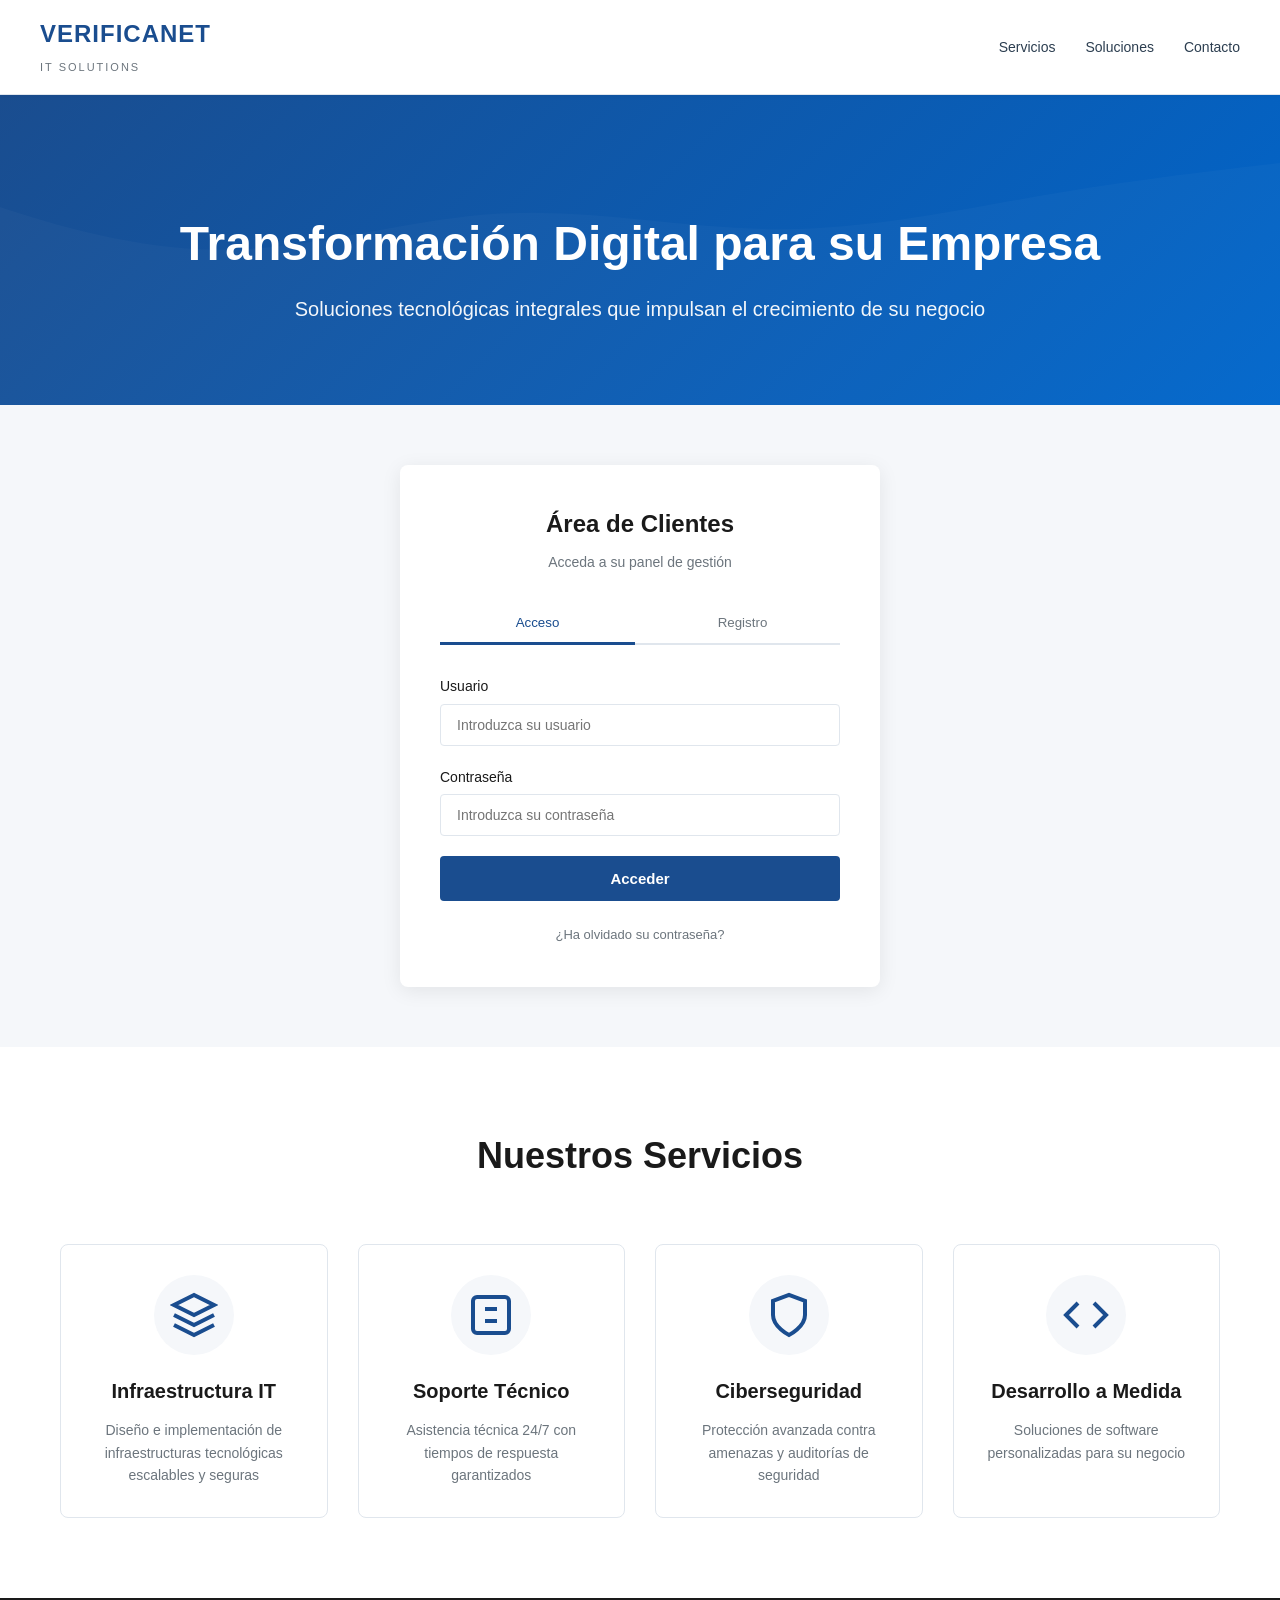
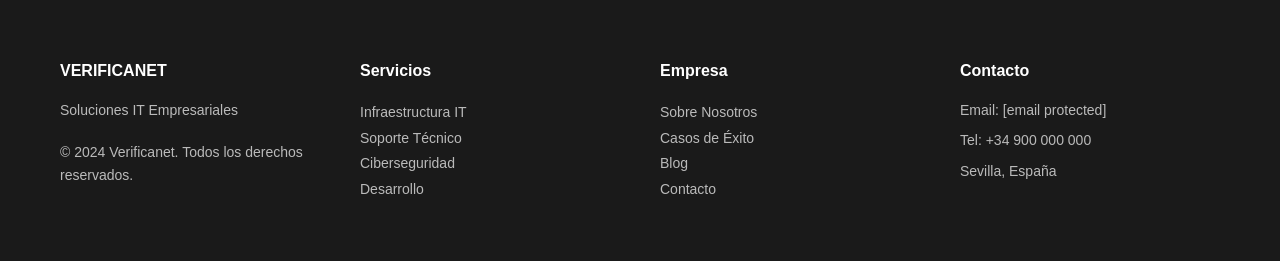
==== verificanet_pro/dashboard.html @ ac416d30 "Proyecto final completo - Web profesional funcionando" ====
<!DOCTYPE html>
<html lang="es">
<head>
    <meta charset="UTF-8">
    <meta name="viewport" content="width=device-width, initial-scale=1.0">
    <title>Dashboard - Verificanet</title>
    <link rel="stylesheet" href="css/styles-pro.css">
    <style>
        .dashboard {
            display: flex;
            min-height: 100vh;
        }

        .sidebar {
            width: 250px;
            background: var(--dark);
            color: white;
            padding: 20px;
        }

        .user-info {
            margin-bottom: 30px;
            padding-bottom: 20px;
            border-bottom: 1px solid rgba(255,255,255,0.1);
        }

        .user-name {
            font-size: 18px;
            font-weight: 600;
            margin-bottom: 5px;
        }

        .user-role {
            font-size: 13px;
            padding: 4px 12px;
            border-radius: 12px;
            display: inline-block;
            margin-top: 5px;
        }

        .role-admin { background: #28a745; }
        .role-empleado { background: #0066cc; }
        .role-cliente { background: #6c757d; }

        .menu-item {
            padding: 12px 16px;
            margin: 5px 0;
            border-radius: 4px;
            cursor: pointer;
            transition: background 0.3s;
            font-size: 14px;
        }

        .menu-item:hover {
            background: rgba(255,255,255,0.1);
        }

        .menu-item.active {
            background: var(--primary);
        }

        .content {
            flex: 1;
            padding: 30px;
            background: var(--light-gray);
        }

        .section {
            display: none;
        }

        .section.active {
            display: block;
        }

        .stats-grid {
            display: grid;
            grid-template-columns: repeat(auto-fit, minmax(200px, 1fr));
            gap: 20px;
            margin-bottom: 30px;
        }

        .stat-card {
            background: white;
            padding: 20px;
            border-radius: 8px;
            box-shadow: 0 2px 8px rgba(0,0,0,0.05);
        }

        .stat-number {
            font-size: 32px;
            font-weight: 700;
            color: var(--primary);
        }

        .stat-label {
            font-size: 14px;
            color: var(--text-light);
            margin-top: 5px;
        }

        .card {
            background: white;
            border-radius: 8px;
            padding: 25px;
            box-shadow: 0 2px 8px rgba(0,0,0,0.05);
        }

        .card h2 {
            font-size: 20px;
            margin-bottom: 20px;
            color: var(--dark);
        }

        table {
            width: 100%;
            border-collapse: collapse;
        }

        table th {
            text-align: left;
            padding: 12px;
            background: var(--light-gray);
            font-weight: 600;
            font-size: 14px;
        }

        table td {
            padding: 12px;
            border-bottom: 1px solid var(--border);
            font-size: 14px;
        }

        .badge {
            padding: 4px 10px;
            border-radius: 12px;
            font-size: 12px;
            font-weight: 500;
        }

        .badge-info { background: #e3f2fd; color: #1976d2; }
        .badge-warning { background: #fff3e0; color: #f57c00; }
        .badge-success { background: #e8f5e9; color: #388e3c; }
        .badge-danger { background: #ffebee; color: #d32f2f; }

        .form-group {
            margin-bottom: 20px;
        }

        .form-group label {
            display: block;
            margin-bottom: 6px;
            font-weight: 500;
            font-size: 14px;
        }

        .form-group input,
        .form-group select,
        .form-group textarea {
            width: 100%;
            padding: 12px;
            border: 1px solid var(--border);
            border-radius: 4px;
            font-size: 14px;
        }

        .form-group textarea {
            min-height: 100px;
            resize: vertical;
        }

        .btn-logout {
            background: #dc3545;
            color: white;
            padding: 10px 20px;
            border: none;
            border-radius: 4px;
            cursor: pointer;
            margin-top: 20px;
            width: 100%;
        }

        .btn-logout:hover {
            background: #c82333;
        }
    </style>
</head>
<body>
    <div class="dashboard">
        <!-- Sidebar -->
        <div class="sidebar">
            <div class="logo" style="margin-bottom: 30px;">
                <h1 style="font-size: 20px; letter-spacing: 1px;">VERIFICANET</h1>
            </div>

            <div class="user-info">
                <div class="user-name" id="user-name">Usuario</div>
                <span class="user-role" id="user-role">Rol</span>
            </div>

            <nav>
                <div class="menu-item active" onclick="showSection('dashboard')">Dashboard</div>
                <div class="menu-item" onclick="showSection('incidencias')">Incidencias</div>
                <div class="menu-item" onclick="showSection('crear-incidencia')" data-role-required="cliente">Nueva Incidencia</div>
            </nav>

            <button class="btn-logout" onclick="logout()">Cerrar Sesión</button>
        </div>

        <!-- Content -->
        <div class="content">
            <!-- Dashboard Section -->
            <section id="dashboard" class="section active">
                <h1>Dashboard</h1>

                <div class="stats-grid">
                    <div class="stat-card">
                        <div class="stat-number" id="stat-clientes">0</div>
                        <div class="stat-label">Clientes</div>
                    </div>
                    <div class="stat-card">
                        <div class="stat-number" id="stat-incidencias">0</div>
                        <div class="stat-label">Incidencias</div>
                    </div>
                    <div class="stat-card">
                        <div class="stat-number" id="stat-abiertas">0</div>
                        <div class="stat-label">Abiertas</div>
                    </div>
                </div>

                <div class="card">
                    <h2>Últimas Incidencias</h2>
                    <table>
                        <thead>
                            <tr>
                                <th>ID</th>
                                <th>Título</th>
                                <th>Estado</th>
                                <th>Prioridad</th>
                                <th>Fecha</th>
                            </tr>
                        </thead>
                        <tbody id="incidencias-list">
                            <tr>
                                <td colspan="5" style="text-align:center; color:#999;">Cargando...</td>
                            </tr>
                        </tbody>
                    </table>
                </div>
            </section>

            <!-- Incidencias Section -->
            <section id="incidencias" class="section">
                <h1>Incidencias</h1>

                <div class="card">
                    <table>
                        <thead>
                            <tr>
                                <th>ID</th>
                                <th>Título</th>
                                <th>Estado</th>
                                <th>Prioridad</th>
                                <th>Fecha</th>
                            </tr>
                        </thead>
                        <tbody id="incidencias-list-all">
                            <tr>
                                <td colspan="5" style="text-align:center; color:#999;">Cargando...</td>
                            </tr>
                        </tbody>
                    </table>
                </div>
            </section>

            <!-- Crear Incidencia Section (solo clientes) -->
            <section id="crear-incidencia" class="section">
                <h1>Nueva Incidencia</h1>

                <div class="card">
                    <form id="form-crear-incidencia" onsubmit="crearIncidencia(event)">
                        <div class="form-group">
                            <label>Título</label>
                            <input type="text" id="inc-titulo" required>
                        </div>

                        <div class="form-group">
                            <label>Descripción</label>
                            <textarea id="inc-descripcion" required></textarea>
                        </div>

                        <div class="form-group">
                            <label>Prioridad</label>
                            <select id="inc-prioridad">
                                <option value="baja">Baja</option>
                                <option value="media" selected>Media</option>
                                <option value="alta">Alta</option>
                                <option value="critica">Crítica</option>
                            </select>
                        </div>

                        <button type="submit" class="btn-professional">Crear Incidencia</button>
                    </form>
                </div>
            </section>
        </div>
    </div>

    <script src="js/app-pro.js"></script>
</body>
</html>
---- verificanet_pro/css/styles-pro.css ----
/* VERIFICANET - ESTILOS PROFESIONALES CORPORATIVOS */

* {
    margin: 0;
    padding: 0;
    box-sizing: border-box;
}

:root {
    --primary: #1a4d8f;
    --secondary: #0066cc;
    --dark: #1a1a1a;
    --light-gray: #f5f7fa;
    --border: #e0e6ed;
    --text: #2c3e50;
    --text-light: #6c757d;
    --success: #28a745;
    --danger: #dc3545;
}

body {
    font-family: -apple-system, BlinkMacSystemFont, 'Segoe UI', Roboto, 'Helvetica Neue', Arial, sans-serif;
    color: var(--text);
    line-height: 1.6;
    background: white;
}

.container {
    max-width: 1200px;
    margin: 0 auto;
    padding: 0 20px;
}

.container-fluid {
    width: 100%;
    padding: 0 40px;
}

/* ========== HEADER ========== */
.main-header {
    background: white;
    border-bottom: 1px solid var(--border);
    position: sticky;
    top: 0;
    z-index: 1000;
    box-shadow: 0 2px 4px rgba(0,0,0,0.05);
}

.header-content {
    display: flex;
    justify-content: space-between;
    align-items: center;
    padding: 15px 0;
}

.logo h1 {
    font-size: 24px;
    font-weight: 700;
    color: var(--primary);
    letter-spacing: 1px;
}

.logo .tagline {
    font-size: 11px;
    color: var(--text-light);
    text-transform: uppercase;
    letter-spacing: 2px;
}

.main-nav {
    display: flex;
    gap: 30px;
}

.main-nav a {
    color: var(--text);
    text-decoration: none;
    font-weight: 500;
    font-size: 14px;
    transition: color 0.3s;
}

.main-nav a:hover {
    color: var(--primary);
}

/* ========== HERO ========== */
.hero {
    position: relative;
    background: linear-gradient(135deg, #1a4d8f 0%, #0066cc 100%);
    color: white;
    padding: 120px 0 80px;
    text-align: center;
}

.hero-overlay {
    position: absolute;
    top: 0;
    left: 0;
    right: 0;
    bottom: 0;
    background: url('data:image/svg+xml,<svg xmlns="http://www.w3.org/2000/svg" viewBox="0 0 1440 320"><path fill="rgba(255,255,255,0.05)" d="M0,96L48,112C96,128,192,160,288,160C384,160,480,128,576,122.7C672,117,768,139,864,138.7C960,139,1056,117,1152,101.3C1248,85,1344,75,1392,69.3L1440,64L1440,320L1392,320C1344,320,1248,320,1152,320C1056,320,960,320,864,320C768,320,672,320,576,320C480,320,384,320,288,320C192,320,96,320,48,320L0,320Z"></path></svg>') bottom no-repeat;
    background-size: cover;
    opacity: 0.5;
}

.hero-content {
    position: relative;
    z-index: 1;
}

.hero-title {
    font-size: 48px;
    font-weight: 700;
    margin-bottom: 20px;
    line-height: 1.2;
}

.hero-subtitle {
    font-size: 20px;
    font-weight: 300;
    opacity: 0.95;
}

/* ========== LOGIN SECTION ========== */
.login-section {
    padding: 60px 0;
    background: var(--light-gray);
}

.login-card {
    max-width: 480px;
    margin: 0 auto;
    background: white;
    border-radius: 8px;
    box-shadow: 0 4px 20px rgba(0,0,0,0.08);
    padding: 40px;
}

.login-header {
    text-align: center;
    margin-bottom: 30px;
}

.login-header h3 {
    font-size: 24px;
    color: var(--dark);
    margin-bottom: 8px;
}

.login-header p {
    color: var(--text-light);
    font-size: 14px;
}

.tabs-professional {
    display: flex;
    gap: 10px;
    margin-bottom: 30px;
    border-bottom: 2px solid var(--border);
}

.tab-btn {
    flex: 1;
    padding: 12px;
    background: none;
    border: none;
    border-bottom: 3px solid transparent;
    color: var(--text-light);
    font-weight: 500;
    cursor: pointer;
    transition: all 0.3s;
    margin-bottom: -2px;
}

.tab-btn.active {
    color: var(--primary);
    border-bottom-color: var(--primary);
}

.form-section-pro {
    display: none;
}

.form-section-pro.active {
    display: block;
}

.professional-form .input-group {
    margin-bottom: 20px;
}

.professional-form label {
    display: block;
    margin-bottom: 6px;
    font-weight: 500;
    font-size: 14px;
    color: var(--dark);
}

.professional-form input,
.professional-form select {
    width: 100%;
    padding: 12px 16px;
    border: 1px solid var(--border);
    border-radius: 4px;
    font-size: 14px;
    transition: border-color 0.3s;
}

.professional-form input:focus,
.professional-form select:focus {
    outline: none;
    border-color: var(--primary);
}

.btn-professional {
    width: 100%;
    padding: 14px;
    background: var(--primary);
    color: white;
    border: none;
    border-radius: 4px;
    font-size: 15px;
    font-weight: 600;
    cursor: pointer;
    transition: background 0.3s;
}

.btn-professional:hover {
    background: var(--secondary);
}

.login-help {
    margin-top: 20px;
    text-align: center;
}

.link-subtle {
    color: var(--text-light);
    text-decoration: none;
    font-size: 13px;
}

.link-subtle:hover {
    color: var(--primary);
}

.alert-pro {
    padding: 12px 16px;
    border-radius: 4px;
    margin-bottom: 20px;
    display: none;
    font-size: 14px;
}

.alert-pro.error {
    background: #f8d7da;
    color: #721c24;
    border: 1px solid #f5c6cb;
}

.alert-pro.success {
    background: #d4edda;
    color: #155724;
    border: 1px solid #c3e6cb;
}

/* ========== SERVICES PREVIEW ========== */
.services-preview {
    padding: 80px 0;
    background: white;
}

.section-title {
    text-align: center;
    font-size: 36px;
    font-weight: 700;
    color: var(--dark);
    margin-bottom: 60px;
}

.services-grid {
    display: grid;
    grid-template-columns: repeat(auto-fit, minmax(260px, 1fr));
    gap: 30px;
}

.service-item {
    text-align: center;
    padding: 30px;
    border: 1px solid var(--border);
    border-radius: 8px;
    transition: all 0.3s;
}

.service-item:hover {
    border-color: var(--primary);
    box-shadow: 0 6px 20px rgba(0,0,0,0.08);
}

.service-icon {
    width: 80px;
    height: 80px;
    margin: 0 auto 20px;
    display: flex;
    align-items: center;
    justify-content: center;
    background: var(--light-gray);
    border-radius: 50%;
    color: var(--primary);
}

.service-item h3 {
    font-size: 20px;
    margin-bottom: 12px;
    color: var(--dark);
}

.service-item p {
    font-size: 14px;
    color: var(--text-light);
    line-height: 1.6;
}

/* ========== FOOTER ========== */
.main-footer {
    background: var(--dark);
    color: white;
    padding: 60px 0 30px;
}

.footer-content {
    display: grid;
    grid-template-columns: repeat(auto-fit, minmax(200px, 1fr));
    gap: 40px;
    margin-bottom: 30px;
}

.footer-col h4 {
    font-size: 16px;
    margin-bottom: 16px;
    font-weight: 600;
}

.footer-col p,
.footer-col a {
    font-size: 14px;
    color: rgba(255,255,255,0.7);
    margin-bottom: 8px;
}

.footer-col ul {
    list-style: none;
}

.footer-col a {
    text-decoration: none;
    transition: color 0.3s;
}

.footer-col a:hover {
    color: white;
}

.footer-small {
    font-size: 12px;
    margin-top: 20px;
}

/* ========== RESPONSIVE ========== */
@media (max-width: 768px) {
    .hero-title {
        font-size: 32px;
    }
    
    .hero-subtitle {
        font-size: 16px;
    }
    
    .login-card {
        padding: 30px 20px;
    }
    
    .services-grid {
        grid-template-columns: 1fr;
    }
}
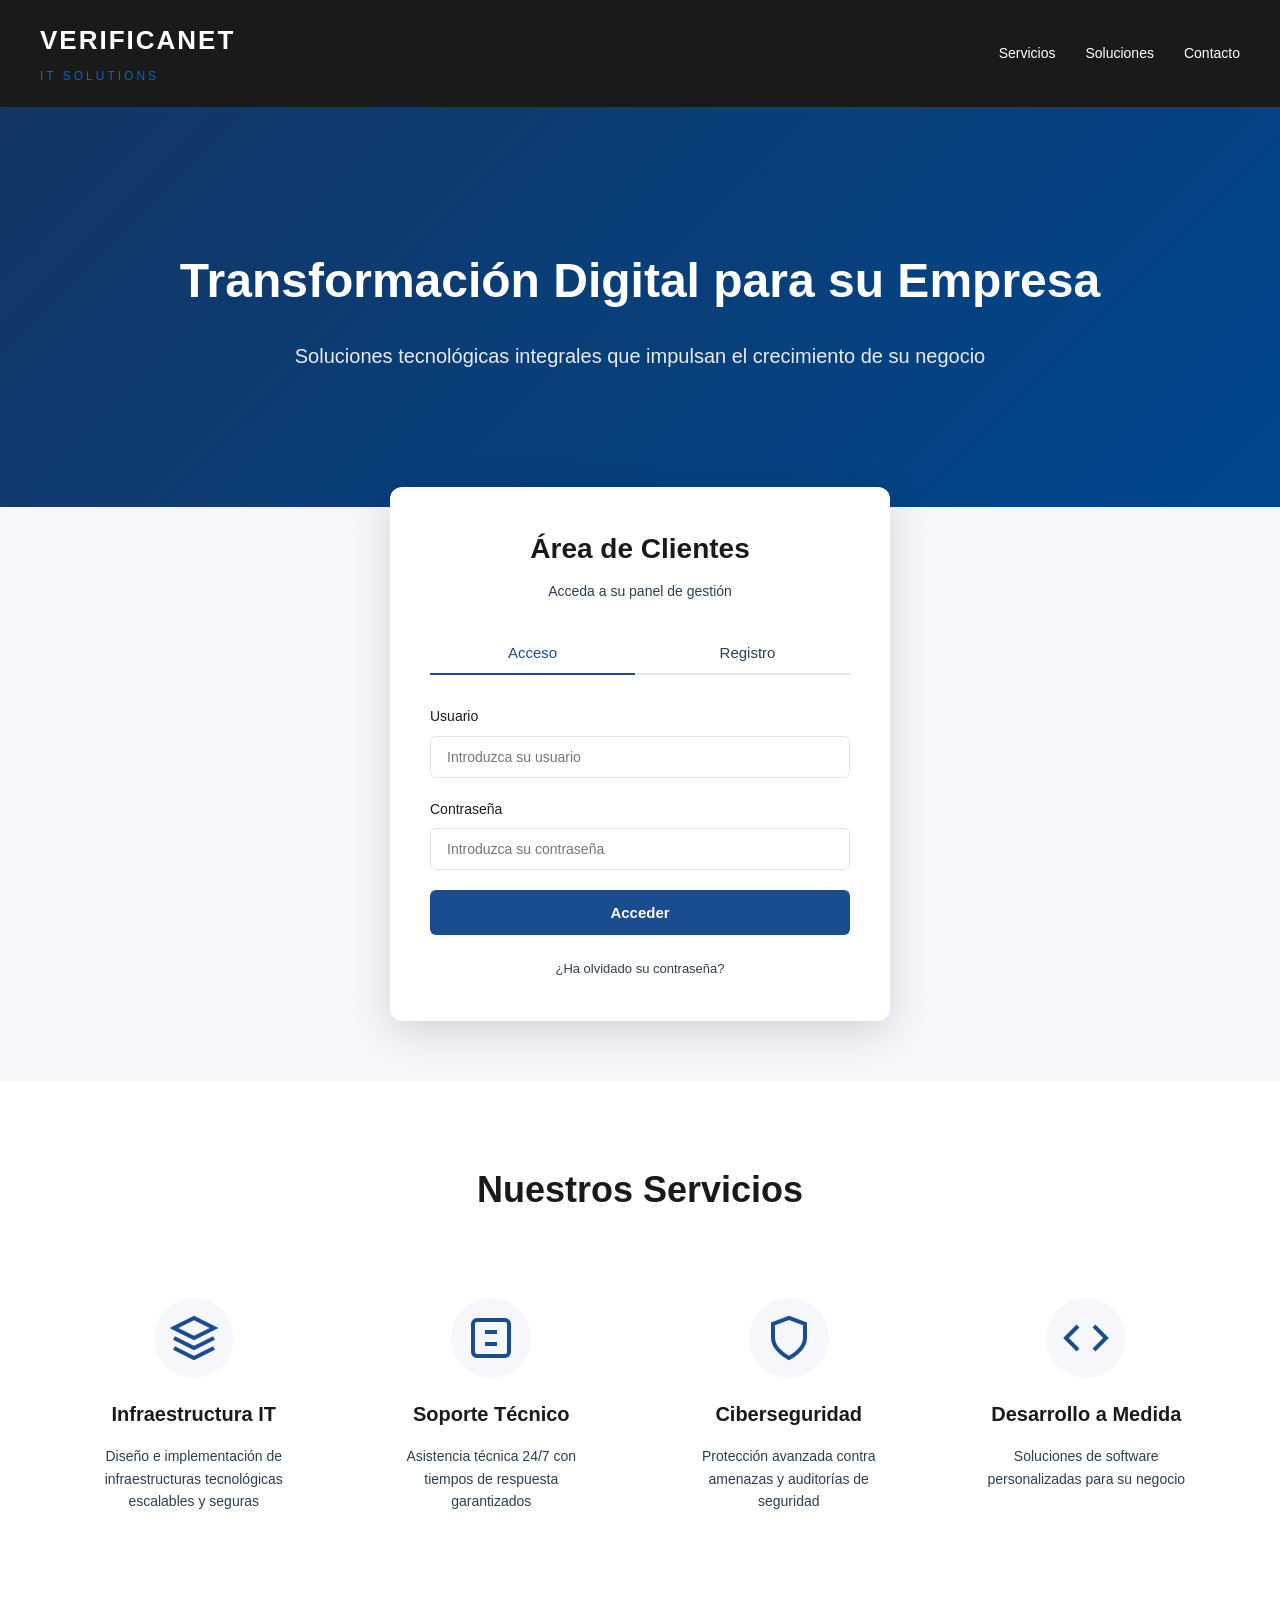
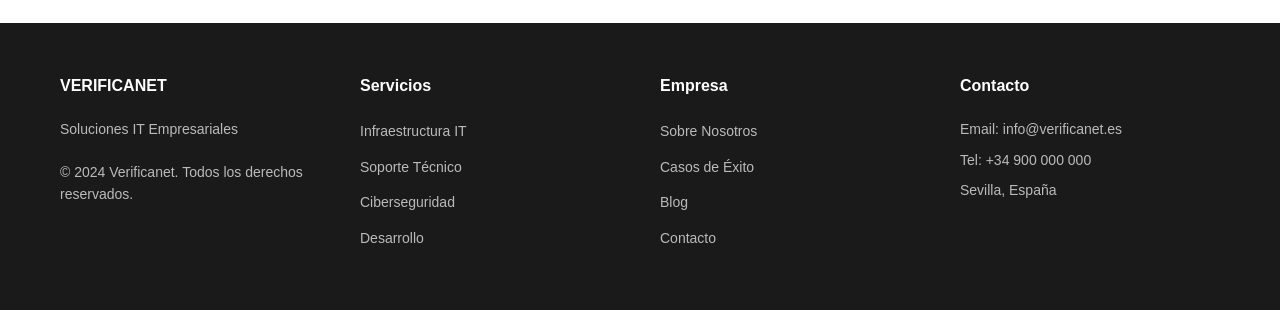
==== commit 39870aa9: "Proyecto final: Nginx corregido + rutas por firewall + web profesional" ====
--- a/verificanet_pro/dashboard.html
+++ b/verificanet_pro/dashboard.html
@@ -4,50 +4,85 @@
     <meta charset="UTF-8">
     <meta name="viewport" content="width=device-width, initial-scale=1.0">
     <title>Dashboard - Verificanet</title>
-    <link rel="stylesheet" href="css/styles-pro.css">
     <style>
+        * {
+            margin: 0;
+            padding: 0;
+            box-sizing: border-box;
+        }
+
+        :root {
+            --primary: #1a4d8f;
+            --secondary: #0066cc;
+            --dark: #1a1a1a;
+            --light-gray: #f5f7fa;
+            --border: #e0e6ed;
+            --text: #2c3e50;
+            --success: #28a745;
+            --warning: #ffc107;
+            --danger: #dc3545;
+            --info: #17a2b8;
+        }
+
+        body {
+            font-family: -apple-system, BlinkMacSystemFont, 'Segoe UI', Roboto, Arial, sans-serif;
+            background: var(--light-gray);
+        }
+
         .dashboard {
             display: flex;
             min-height: 100vh;
         }
 
+        /* SIDEBAR */
         .sidebar {
-            width: 250px;
+            width: 260px;
             background: var(--dark);
             color: white;
             padding: 20px;
-        }
-
-        .user-info {
+            position: fixed;
+            height: 100vh;
+            overflow-y: auto;
+        }
+
+        .logo {
             margin-bottom: 30px;
             padding-bottom: 20px;
             border-bottom: 1px solid rgba(255,255,255,0.1);
         }
 
+        .logo h1 {
+            font-size: 22px;
+            letter-spacing: 1px;
+        }
+
+        .user-info {
+            margin-bottom: 30px;
+            padding: 15px;
+            background: rgba(255,255,255,0.05);
+            border-radius: 8px;
+        }
+
         .user-name {
-            font-size: 18px;
+            font-size: 16px;
             font-weight: 600;
-            margin-bottom: 5px;
+            margin-bottom: 8px;
         }
 
         .user-role {
-            font-size: 13px;
+            font-size: 12px;
             padding: 4px 12px;
             border-radius: 12px;
             display: inline-block;
-            margin-top: 5px;
-        }
-
-        .role-admin { background: #28a745; }
-        .role-empleado { background: #0066cc; }
-        .role-cliente { background: #6c757d; }
+            background: var(--primary);
+        }
 
         .menu-item {
             padding: 12px 16px;
             margin: 5px 0;
-            border-radius: 4px;
+            border-radius: 6px;
             cursor: pointer;
-            transition: background 0.3s;
+            transition: all 0.3s;
             font-size: 14px;
         }
 
@@ -59,10 +94,24 @@
             background: var(--primary);
         }
 
+        .btn-logout {
+            background: var(--danger);
+            color: white;
+            padding: 12px;
+            border: none;
+            border-radius: 6px;
+            cursor: pointer;
+            width: 100%;
+            margin-top: 20px;
+            font-size: 14px;
+            font-weight: 500;
+        }
+
+        /* CONTENT */
         .content {
             flex: 1;
+            margin-left: 260px;
             padding: 30px;
-            background: var(--light-gray);
         }
 
         .section {
@@ -73,45 +122,79 @@
             display: block;
         }
 
+        .page-header {
+            margin-bottom: 30px;
+        }
+
+        .page-header h1 {
+            font-size: 28px;
+            color: var(--dark);
+            margin-bottom: 5px;
+        }
+
+        .page-header p {
+            color: var(--text);
+            font-size: 14px;
+        }
+
+        /* STATS */
         .stats-grid {
             display: grid;
-            grid-template-columns: repeat(auto-fit, minmax(200px, 1fr));
+            grid-template-columns: repeat(auto-fit, minmax(220px, 1fr));
             gap: 20px;
             margin-bottom: 30px;
         }
 
         .stat-card {
             background: white;
-            padding: 20px;
+            padding: 25px;
             border-radius: 8px;
             box-shadow: 0 2px 8px rgba(0,0,0,0.05);
-        }
+            border-left: 4px solid var(--primary);
+        }
+
+        .stat-card.success { border-left-color: var(--success); }
+        .stat-card.warning { border-left-color: var(--warning); }
+        .stat-card.danger { border-left-color: var(--danger); }
 
         .stat-number {
-            font-size: 32px;
+            font-size: 36px;
             font-weight: 700;
-            color: var(--primary);
+            color: var(--dark);
+            margin-bottom: 5px;
         }
 
         .stat-label {
             font-size: 14px;
-            color: var(--text-light);
-            margin-top: 5px;
-        }
-
+            color: var(--text);
+            text-transform: uppercase;
+            letter-spacing: 0.5px;
+        }
+
+        /* CARD */
         .card {
             background: white;
             border-radius: 8px;
             padding: 25px;
             box-shadow: 0 2px 8px rgba(0,0,0,0.05);
-        }
-
-        .card h2 {
+            margin-bottom: 20px;
+        }
+
+        .card-header {
+            margin-bottom: 20px;
+            padding-bottom: 15px;
+            border-bottom: 1px solid var(--border);
+            display: flex;
+            justify-content: space-between;
+            align-items: center;
+        }
+
+        .card-header h2 {
             font-size: 20px;
-            margin-bottom: 20px;
             color: var(--dark);
         }
 
+        /* TABLE */
         table {
             width: 100%;
             border-collapse: collapse;
@@ -122,173 +205,249 @@
             padding: 12px;
             background: var(--light-gray);
             font-weight: 600;
-            font-size: 14px;
+            font-size: 13px;
+            text-transform: uppercase;
+            letter-spacing: 0.5px;
+            color: var(--text);
         }
 
         table td {
-            padding: 12px;
+            padding: 15px 12px;
             border-bottom: 1px solid var(--border);
             font-size: 14px;
         }
 
+        table tr:hover {
+            background: var(--light-gray);
+        }
+
+        /* BADGES */
         .badge {
-            padding: 4px 10px;
+            padding: 4px 12px;
             border-radius: 12px;
             font-size: 12px;
             font-weight: 500;
-        }
-
-        .badge-info { background: #e3f2fd; color: #1976d2; }
-        .badge-warning { background: #fff3e0; color: #f57c00; }
-        .badge-success { background: #e8f5e9; color: #388e3c; }
-        .badge-danger { background: #ffebee; color: #d32f2f; }
-
+            display: inline-block;
+        }
+
+        .badge-success { background: #d4edda; color: #155724; }
+        .badge-warning { background: #fff3cd; color: #856404; }
+        .badge-danger { background: #f8d7da; color: #721c24; }
+        .badge-info { background: #d1ecf1; color: #0c5460; }
+
+        /* FORMS */
         .form-group {
             margin-bottom: 20px;
         }
 
         .form-group label {
             display: block;
-            margin-bottom: 6px;
+            margin-bottom: 8px;
             font-weight: 500;
             font-size: 14px;
+            color: var(--dark);
         }
 
         .form-group input,
         .form-group select,
         .form-group textarea {
             width: 100%;
-            padding: 12px;
+            padding: 12px 16px;
             border: 1px solid var(--border);
-            border-radius: 4px;
-            font-size: 14px;
+            border-radius: 6px;
+            font-size: 14px;
+            transition: border-color 0.3s;
+        }
+
+        .form-group input:focus,
+        .form-group select:focus,
+        .form-group textarea:focus {
+            outline: none;
+            border-color: var(--primary);
         }
 
         .form-group textarea {
-            min-height: 100px;
+            min-height: 120px;
             resize: vertical;
         }
 
-        .btn-logout {
-            background: #dc3545;
+        .btn {
+            padding: 12px 24px;
+            border: none;
+            border-radius: 6px;
+            font-size: 14px;
+            font-weight: 500;
+            cursor: pointer;
+            transition: all 0.3s;
+            margin-right: 10px;
+        }
+
+        .btn-primary {
+            background: var(--primary);
             color: white;
-            padding: 10px 20px;
-            border: none;
-            border-radius: 4px;
-            cursor: pointer;
-            margin-top: 20px;
-            width: 100%;
-        }
-
-        .btn-logout:hover {
-            background: #c82333;
+        }
+
+        .btn-primary:hover {
+            background: var(--secondary);
+        }
+
+        .btn-success {
+            background: var(--success);
+            color: white;
+        }
+
+        .btn-danger {
+            background: var(--danger);
+            color: white;
+        }
+
+        .btn-sm {
+            padding: 6px 12px;
+            font-size: 12px;
+        }
+
+        .alert {
+            padding: 15px 20px;
+            border-radius: 6px;
+            margin-bottom: 20px;
+            display: none;
+        }
+
+        .alert.success {
+            background: #d4edda;
+            color: #155724;
+            border: 1px solid #c3e6cb;
+        }
+
+        .alert.error {
+            background: #f8d7da;
+            color: #721c24;
+            border: 1px solid #f5c6cb;
+        }
+
+        .service-box {
+            padding: 20px;
+            background: var(--light-gray);
+            border-radius: 8px;
+            margin-bottom: 15px;
+        }
+
+        .service-box h3 {
+            font-size: 18px;
+            color: var(--dark);
+            margin-bottom: 10px;
+        }
+
+        .service-box p {
+            font-size: 14px;
+            color: var(--text);
+            margin-bottom: 8px;
+        }
+
+        .service-price {
+            font-size: 20px;
+            font-weight: 700;
+            color: var(--primary);
         }
     </style>
 </head>
 <body>
     <div class="dashboard">
-        <!-- Sidebar -->
+        <!-- SIDEBAR -->
         <div class="sidebar">
-            <div class="logo" style="margin-bottom: 30px;">
-                <h1 style="font-size: 20px; letter-spacing: 1px;">VERIFICANET</h1>
+            <div class="logo">
+                <h1>VERIFICANET</h1>
             </div>
 
             <div class="user-info">
-                <div class="user-name" id="user-name">Usuario</div>
-                <span class="user-role" id="user-role">Rol</span>
+                <div class="user-name" id="user-name">Cargando...</div>
+                <span class="user-role" id="user-role">Usuario</span>
             </div>
 
-            <nav>
-                <div class="menu-item active" onclick="showSection('dashboard')">Dashboard</div>
-                <div class="menu-item" onclick="showSection('incidencias')">Incidencias</div>
-                <div class="menu-item" onclick="showSection('crear-incidencia')" data-role-required="cliente">Nueva Incidencia</div>
-            </nav>
+            <nav id="main-menu"></nav>
 
             <button class="btn-logout" onclick="logout()">Cerrar Sesión</button>
         </div>
 
-        <!-- Content -->
+        <!-- CONTENT -->
         <div class="content">
-            <!-- Dashboard Section -->
+            <!-- DASHBOARD -->
             <section id="dashboard" class="section active">
-                <h1>Dashboard</h1>
-
-                <div class="stats-grid">
-                    <div class="stat-card">
-                        <div class="stat-number" id="stat-clientes">0</div>
-                        <div class="stat-label">Clientes</div>
-                    </div>
-                    <div class="stat-card">
-                        <div class="stat-number" id="stat-incidencias">0</div>
-                        <div class="stat-label">Incidencias</div>
-                    </div>
-                    <div class="stat-card">
-                        <div class="stat-number" id="stat-abiertas">0</div>
-                        <div class="stat-label">Abiertas</div>
-                    </div>
-                </div>
-
-                <div class="card">
-                    <h2>Últimas Incidencias</h2>
-                    <table>
-                        <thead>
-                            <tr>
-                                <th>ID</th>
-                                <th>Título</th>
-                                <th>Estado</th>
-                                <th>Prioridad</th>
-                                <th>Fecha</th>
-                            </tr>
-                        </thead>
-                        <tbody id="incidencias-list">
-                            <tr>
-                                <td colspan="5" style="text-align:center; color:#999;">Cargando...</td>
-                            </tr>
-                        </tbody>
-                    </table>
-                </div>
-            </section>
-
-            <!-- Incidencias Section -->
+                <div class="page-header">
+                    <h1>Panel de Control</h1>
+                    <p>Bienvenido al sistema Verificanet</p>
+                </div>
+                <div id="stats-container"></div>
+                <div id="dashboard-content"></div>
+            </section>
+
+            <!-- SERVICIOS (CLIENTE) -->
+            <section id="servicios" class="section">
+                <div class="page-header">
+                    <h1>Servicios Contratados</h1>
+                    <p>Sus servicios activos con Verificanet</p>
+                </div>
+                <div id="servicios-content"></div>
+            </section>
+
+            <!-- CONTRATOS (CLIENTE) -->
+            <section id="contratos" class="section">
+                <div class="page-header">
+                    <h1>Contratos</h1>
+                    <p>Información de sus contratos</p>
+                </div>
+                <div id="contratos-content"></div>
+            </section>
+
+            <!-- INCIDENCIAS -->
             <section id="incidencias" class="section">
-                <h1>Incidencias</h1>
-
+                <div class="page-header">
+                    <h1>Incidencias</h1>
+                    <p>Gestión de incidencias técnicas</p>
+                </div>
                 <div class="card">
                     <table>
                         <thead>
                             <tr>
                                 <th>ID</th>
                                 <th>Título</th>
+                                <th>Cliente</th>
                                 <th>Estado</th>
                                 <th>Prioridad</th>
-                                <th>Fecha</th>
+                                <th>Asignado</th>
+                                <th>Acciones</th>
                             </tr>
                         </thead>
-                        <tbody id="incidencias-list-all">
-                            <tr>
-                                <td colspan="5" style="text-align:center; color:#999;">Cargando...</td>
-                            </tr>
+                        <tbody id="incidencias-list">
+                            <tr><td colspan="7" style="text-align:center; padding: 40px;">Cargando...</td></tr>
                         </tbody>
                     </table>
                 </div>
             </section>
 
-            <!-- Crear Incidencia Section (solo clientes) -->
+            <!-- CREAR INCIDENCIA (EMPLEADO) -->
             <section id="crear-incidencia" class="section">
-                <h1>Nueva Incidencia</h1>
-
+                <div class="page-header">
+                    <h1>Nueva Incidencia</h1>
+                    <p>Registrar incidencia de un cliente</p>
+                </div>
                 <div class="card">
+                    <div id="alert-incidencia" class="alert"></div>
                     <form id="form-crear-incidencia" onsubmit="crearIncidencia(event)">
                         <div class="form-group">
-                            <label>Título</label>
-                            <input type="text" id="inc-titulo" required>
+                            <label>Cliente *</label>
+                            <select id="inc-cliente" required>
+                                <option value="">Seleccione un cliente</option>
+                            </select>
                         </div>
-
                         <div class="form-group">
-                            <label>Descripción</label>
-                            <textarea id="inc-descripcion" required></textarea>
+                            <label>Título *</label>
+                            <input type="text" id="inc-titulo" required placeholder="Resumen del problema">
                         </div>
-
+                        <div class="form-group">
+                            <label>Descripción *</label>
+                            <textarea id="inc-descripcion" required placeholder="Descripción detallada del problema"></textarea>
+                        </div>
                         <div class="form-group">
                             <label>Prioridad</label>
                             <select id="inc-prioridad">
@@ -298,9 +457,20 @@
                                 <option value="critica">Crítica</option>
                             </select>
                         </div>
-
-                        <button type="submit" class="btn-professional">Crear Incidencia</button>
+                        <button type="submit" class="btn btn-primary">Crear Incidencia</button>
                     </form>
+                </div>
+            </section>
+
+            <!-- ASIGNAR INCIDENCIAS (ADMIN) -->
+            <section id="asignar" class="section">
+                <div class="page-header">
+                    <h1>Asignar Incidencias</h1>
+                    <p>Asignar incidencias a empleados</p>
+                </div>
+                <div class="card">
+                    <div id="alert-asignar" class="alert"></div>
+                    <div id="incidencias-sin-asignar"></div>
                 </div>
             </section>
         </div>
